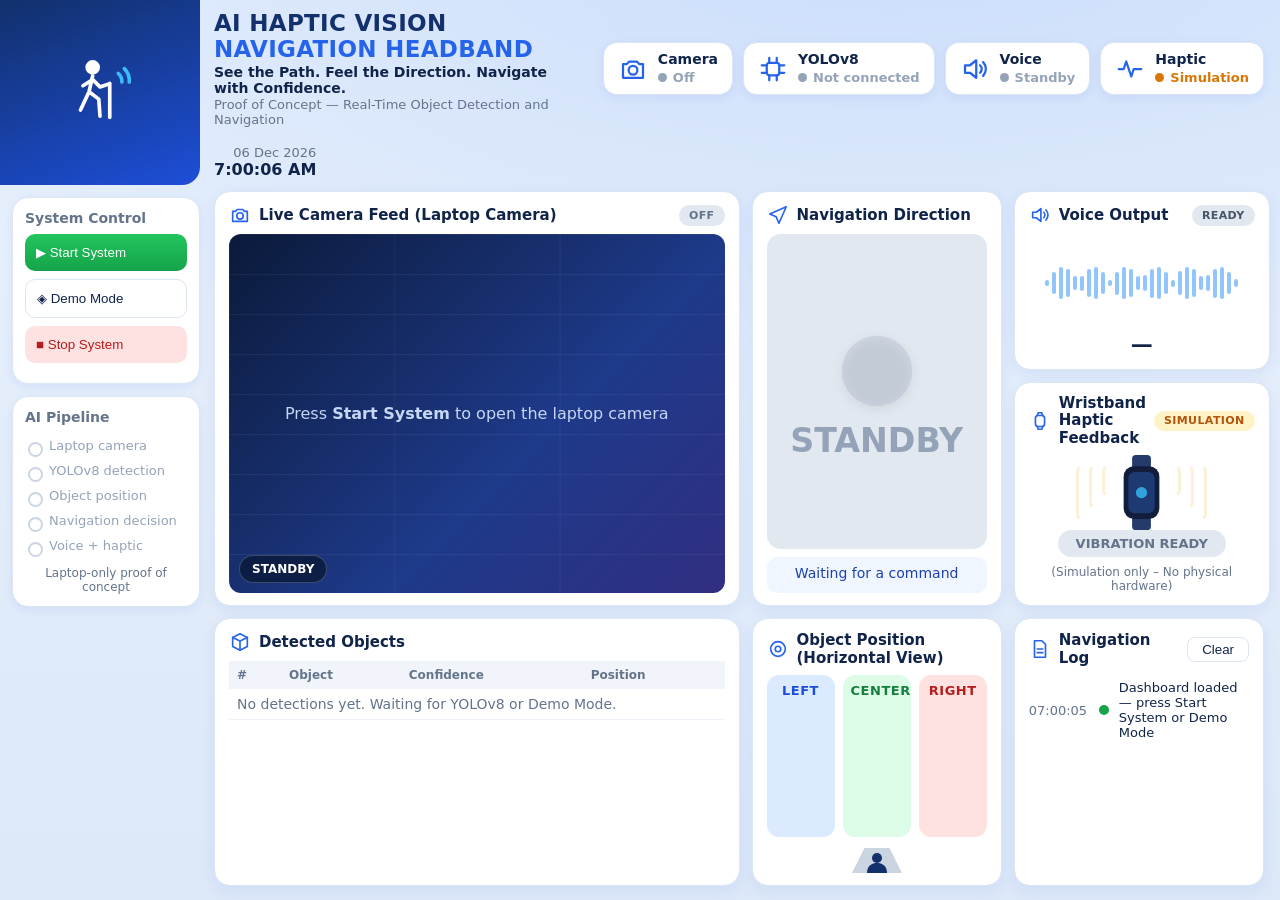
==== index.html @ b3ccaea2 "Initial commit: AI Haptic Vision Navigation Headband Laptop POC" ====
<!DOCTYPE html>
<html lang="en">
<head>
<meta charset="utf-8">
<meta name="viewport" content="width=device-width, initial-scale=1">
<title>AI Haptic Vision Navigation Headband</title>
<link rel="stylesheet" href="style.css">
</head>
<body>
<svg width="0" height="0" style="position:absolute" fill="none" stroke="currentColor" stroke-width="1.8" stroke-linecap="round" stroke-linejoin="round">
  <symbol id="i-cam" viewBox="0 0 24 24"><path d="M4 8h3l2-2h6l2 2h3v11H4z"/><circle cx="12" cy="13" r="3.5"/></symbol>
  <symbol id="i-chip" viewBox="0 0 24 24"><rect x="7" y="7" width="10" height="10" rx="2"/><path d="M9 3v4M15 3v4M9 17v4M15 17v4M3 9h4M3 15h4M17 9h4M17 15h4"/></symbol>
  <symbol id="i-spk" viewBox="0 0 24 24"><path d="M4 9v6h4l5 4V5L8 9z"/><path d="M16 9a4 4 0 010 6M18.5 6.5a8 8 0 010 11"/></symbol>
  <symbol id="i-pulse" viewBox="0 0 24 24"><path d="M3 12h4l2-6 4 12 2-6h6"/></symbol>
  <symbol id="i-nav" viewBox="0 0 24 24"><path d="M21 3L3 11l7 3 3 7z"/></symbol>
  <symbol id="i-hand" viewBox="0 0 24 24"><rect x="7" y="6" width="10" height="12" rx="3"/><path d="M9 6l1-3h4l1 3M9 18l1 3h4l1-3"/></symbol>
  <symbol id="i-box" viewBox="0 0 24 24"><path d="M12 3l8 4v10l-8 4-8-4V7z"/><path d="M4 7l8 4 8-4M12 11v10"/></symbol>
  <symbol id="i-target" viewBox="0 0 24 24"><circle cx="12" cy="12" r="8"/><circle cx="12" cy="12" r="3"/></symbol>
  <symbol id="i-doc" viewBox="0 0 24 24"><path d="M6 3h8l4 4v14H6z"/><path d="M9 12h6M9 16h6"/></symbol>
</svg>

<div class="app">
  <div class="logo"><img src="assets/icons/logo.svg" alt="Headband logo"></div>

  <header class="top">
    <div class="title">
      <h1>AI HAPTIC VISION <b>NAVIGATION HEADBAND</b></h1>
      <p class="tag">See the Path. Feel the Direction. Navigate with Confidence.</p>
      <p class="sub">Proof of Concept — Real-Time Object Detection and Navigation</p>
    </div>
    <div class="pills">
      <div class="pill"><svg class="ic"><use href="#i-cam"/></svg><div><b>Camera</b><span id="v-cam" class="dot off">Off</span></div></div>
      <div class="pill"><svg class="ic"><use href="#i-chip"/></svg><div><b>YOLOv8</b><span id="v-yolo" class="dot off">Not connected</span></div></div>
      <div class="pill"><svg class="ic"><use href="#i-spk"/></svg><div><b>Voice</b><span id="v-voice" class="dot off">Standby</span></div></div>
      <div class="pill"><svg class="ic"><use href="#i-pulse"/></svg><div><b>Haptic</b><span class="dot sim">Simulation</span></div></div>
    </div>
    <div class="clock"><span id="date"></span><span id="time"></span></div>
  </header>

  <aside class="side">
    <div class="sidecard">
      <h3>System Control</h3>
      <button id="btnStart" class="b green">▶ Start System</button>
      <button id="btnDemo" class="b white">◈ Demo Mode</button>
      <button id="btnStop" class="b red">■ Stop System</button>
    </div>
    <div class="sidecard">
      <h3>AI Pipeline</h3>
      <ol id="pipe">
        <li>Laptop camera</li><li>YOLOv8 detection</li><li>Object position</li><li>Navigation decision</li><li>Voice + haptic</li>
      </ol>
      <p class="note">Laptop-only proof of concept</p>
    </div>
  </aside>

  <main>
    <section class="card cam">
      <h2><svg class="ic"><use href="#i-cam"/></svg>Live Camera Feed (Laptop Camera)<span id="live" class="tagpill off">OFF</span></h2>
      <div id="camBox">
        <video id="video" autoplay muted playsinline></video>
        <img id="stream" alt="">
        <div id="boxes"></div>
        <div id="camMsg"><span>Press <b>Start System</b> to open the laptop camera</span></div>
        <div id="mode" class="modechip">STANDBY</div>
        <div id="demoTag" hidden>DEMO DATA — NOT REAL YOLO DETECTIONS</div>
      </div>
    </section>

    <section class="card navc">
      <h2><svg class="ic"><use href="#i-nav"/></svg>Navigation Direction</h2>
      <div id="tile" class="tile idle">
        <svg id="tileIcon" viewBox="0 0 24 24" fill="currentColor"><path d="M12 3a9 9 0 100 18 9 9 0 000-18z" opacity=".25"/></svg>
        <div id="tileText">STANDBY</div>
      </div>
      <div id="tileSub" class="tilesub">Waiting for a command</div>
    </section>

    <div class="rightcol">
      <section class="card voice">
        <h2><svg class="ic"><use href="#i-spk"/></svg>Voice Output<span id="vState" class="tagpill ready">READY</span></h2>
        <div id="wave"></div>
        <div id="vText" class="quote">—</div>
      </section>
      <section class="card hapc">
        <h2><svg class="ic"><use href="#i-hand"/></svg>Wristband Haptic Feedback<span class="tagpill sim">SIMULATION</span></h2>
        <div class="hap" id="hap">
          <div class="arcs l"><i></i><i></i><i></i></div>
          <svg viewBox="0 0 50 80" class="watch"><rect x="15" y="0" width="20" height="16" rx="4" fill="#243b6b"/><rect x="15" y="64" width="20" height="16" rx="4" fill="#243b6b"/><rect x="6" y="12" width="38" height="56" rx="11" fill="#111d3a"/><rect x="11" y="18" width="28" height="44" rx="7" fill="#1d3a73"/><circle cx="25" cy="40" r="6" fill="#38bdf8" opacity=".8"/></svg>
          <div class="arcs r"><i></i><i></i><i></i></div>
        </div>
        <div id="hapState" class="hapbtn">VIBRATION READY</div>
        <div class="note">(Simulation only – No physical hardware)</div>
      </section>
    </div>

    <section class="card objs">
      <h2><svg class="ic"><use href="#i-box"/></svg>Detected Objects</h2>
      <div class="scroll"><table><thead><tr><th>#</th><th>Object</th><th>Confidence</th><th>Position</th></tr></thead>
      <tbody id="objBody"><tr><td colspan="4" class="mut">No detections yet. Waiting for YOLOv8 or Demo Mode.</td></tr></tbody></table></div>
    </section>

    <section class="card posc">
      <h2><svg class="ic"><use href="#i-target"/></svg>Object Position (Horizontal View)</h2>
      <div class="zones">
        <div class="zone zl"><h3>LEFT</h3><div id="z-left"></div></div>
        <div class="zone zc"><h3>CENTER</h3><div id="z-center"></div></div>
        <div class="zone zr"><h3>RIGHT</h3><div id="z-right"></div></div>
      </div>
      <div class="user"><svg viewBox="0 0 40 24"><path d="M0 24L10 4h20l10 20z" fill="#cbd5e1"/><circle cx="20" cy="12" r="4" fill="#12306b"/><path d="M12 24c0-6 4-8 8-8s8 2 8 8z" fill="#12306b"/></svg></div>
    </section>

    <section class="card logc">
      <h2><svg class="ic"><use href="#i-doc"/></svg>Navigation Log<button id="btnClear" class="mini">Clear</button></h2>
      <ul id="log"></ul>
    </section>
  </main>
</div>

<script src="audio-map.js"></script>
<script src="app.js"></script>
</body>
</html>
---- style.css ----
:root{--navy:#12306b;--ink:#10244a;--mut:#64748b;--line:#dbe5f3;--blue:#2563eb;--green:#16a34a;--orange:#f59e0b;--red:#ef4444;--purple:#7c3aed;--cyan:#06b6d4}
*{box-sizing:border-box}
html,body{margin:0;min-height:100%}
body{font-family:"Segoe UI",system-ui,Arial,sans-serif;color:var(--ink);background:radial-gradient(1200px 500px at 70% -10%,#c9dcfb,transparent),linear-gradient(#e9f1fc,#dce8f8)}
.ic{width:22px;height:22px;flex:none;color:var(--blue)}
.app{display:grid;grid-template-columns:200px minmax(0,1fr);grid-template-rows:auto 1fr;min-height:100vh;height:100vh;gap:0 14px}
.logo{background:linear-gradient(160deg,#12306b,#1d4ed8);display:flex;align-items:center;justify-content:center;border-radius:0 0 18px 0;padding:10px}
.logo img{width:78px;height:78px}
.top{display:flex;align-items:center;gap:18px;padding:10px 16px 6px 0;flex-wrap:wrap}
.title{flex:1;min-width:300px}
h1{margin:0;font-size:26px;letter-spacing:.3px;color:var(--navy)}
h1 b{color:var(--blue)}
.tag{margin:2px 0 0;font-weight:600;font-size:15px}
.sub{margin:1px 0 0;color:var(--mut);font-size:13px}
.pills{display:flex;gap:10px}
.pill{display:flex;gap:10px;align-items:center;background:#fff;border:1px solid var(--line);border-radius:14px;padding:8px 14px;box-shadow:0 3px 10px #1d4ed814}
.pill .ic{width:30px;height:30px}
.pill b{display:block;font-size:14px}
.dot{font-size:13px;font-weight:600}
.dot::before{content:"";display:inline-block;width:9px;height:9px;border-radius:50%;margin-right:6px;background:currentColor}
.dot.ok{color:var(--green)}.dot.off{color:#94a3b8}.dot.sim{color:#d97706}.dot.demo{color:var(--purple)}.dot.err{color:var(--red)}
.clock{display:flex;flex-direction:column;align-items:flex-end;color:var(--mut);font-size:13px}
.clock #time{font-weight:700;color:var(--ink);font-size:16px}
.side{display:flex;flex-direction:column;gap:12px;padding:12px 0 14px 12px}
.sidecard{background:#fff;border:1px solid var(--line);border-radius:16px;padding:12px;box-shadow:0 3px 10px #1d4ed814}
.sidecard h3{margin:0 0 8px;font-size:14px;color:var(--mut);font-weight:600}
.b{display:block;width:100%;margin-bottom:8px;padding:11px;border-radius:10px;border:0;font:700 14px inherit;cursor:pointer;text-align:left;transition:transform .1s}
.b:active{transform:scale(.98)}.b:focus-visible,.mini:focus-visible{outline:3px solid #93c5fd}
.b.green{background:linear-gradient(#22c55e,#16a34a);color:#fff}
.b.white{background:#fff;border:1px solid var(--line);color:var(--ink)}
.b.white.on{background:var(--purple);color:#fff;border-color:var(--purple)}
.b.red{background:#fee2e2;color:#b91c1c}
.b:disabled{opacity:.55;cursor:default}
#pipe{margin:0;padding:0;list-style:none;font-size:13px}
#pipe li{position:relative;padding:5px 0 5px 24px;color:#94a3b8}
#pipe li::before{content:"";position:absolute;left:3px;top:9px;width:11px;height:11px;border-radius:50%;border:2px solid #cbd5e1;background:#fff}
#pipe li.on{color:var(--ink);font-weight:600}
#pipe li.on::before{background:var(--green);border-color:var(--green)}
.note{font-size:12px;color:var(--mut);margin:8px 0 0;text-align:center}
main{display:grid;grid-template-columns:minmax(0,2.1fr) minmax(0,1fr) minmax(0,1fr);grid-template-rows:minmax(300px,1.55fr) minmax(220px,1fr);gap:12px;padding:6px 16px 14px 0;min-height:0}
.card{background:#fff;border:1px solid var(--line);border-radius:16px;padding:12px 14px;box-shadow:0 4px 14px #1d4ed814;min-height:0;display:flex;flex-direction:column}
h2{display:flex;align-items:center;gap:8px;margin:0 0 8px;font-size:16px}
h2 .tagpill,h2 .mini{margin-left:auto}
.tagpill{font-size:11px;font-weight:800;padding:4px 10px;border-radius:12px;letter-spacing:.4px}
.tagpill.off{background:#e2e8f0;color:#64748b}.tagpill.live{background:#fee2e2;color:#dc2626}
.tagpill.demo{background:#ede9fe;color:var(--purple)}.tagpill.ready{background:#e2e8f0;color:#475569}
.tagpill.playing{background:#dcfce7;color:#15803d}.tagpill.sim{background:#fef3c7;color:#b45309}
.cam{grid-row:1}
#camBox{position:relative;flex:1;min-height:0;border-radius:12px;overflow:hidden;background:linear-gradient(135deg,#0b1a3a,#1e3a8a 60%,#312e81)}
#camBox::after{content:"";position:absolute;inset:0;pointer-events:none;background:linear-gradient(#ffffff0d 1px,transparent 1px) 0 0/100% 40px,linear-gradient(90deg,#ffffff0d 1px,transparent 1px) 0 0/33.33% 100%}
#video,#stream{position:absolute;inset:0;width:100%;height:100%;object-fit:cover;z-index:1}
#stream{display:none}
#boxes{position:absolute;inset:0;z-index:2}
.bb{position:absolute;border:3px solid var(--c);border-radius:3px;transition:all .3s}
.bb span{position:absolute;left:-3px;bottom:100%;background:var(--c);color:#fff;font:700 13px/1 inherit;padding:4px 8px;border-radius:5px 5px 0 0;white-space:nowrap}
#camMsg{position:absolute;inset:0;z-index:3;display:flex;align-items:center;justify-content:center;text-align:center;color:#c7d6f5;padding:20px;font-size:16px;pointer-events:none}
#camMsg[hidden]{display:none}
.modechip{position:absolute;z-index:4;left:10px;bottom:10px;background:#0b1a3acc;color:#fff;font-weight:700;font-size:12px;padding:6px 12px;border-radius:14px;border:1px solid #ffffff33}
#demoTag{position:absolute;z-index:4;top:10px;left:10px;background:#fde68a;color:#78350f;font-weight:800;font-size:12px;padding:5px 10px;border-radius:7px}
#demoTag[hidden]{display:none}
.navc{grid-row:1}
.tile{flex:1;border-radius:14px;display:flex;flex-direction:column;align-items:center;justify-content:center;gap:6px;color:#fff;text-align:center;padding:8px;transition:background .3s;min-height:0}
.tile svg{width:46%;max-width:150px;filter:drop-shadow(0 3px 6px #0004);transition:transform .35s}
.tile div{font-size:clamp(22px,2.6vw,36px);font-weight:800;line-height:1.05}
.tile.idle{background:#e2e8f0;color:#94a3b8}
.tile.blue{background:linear-gradient(150deg,#1d4ed8,#38bdf8)}.tile.green{background:linear-gradient(150deg,#15803d,#4ade80)}
.tile.purple{background:linear-gradient(150deg,#6d28d9,#a78bfa)}.tile.red{background:linear-gradient(150deg,#b91c1c,#fb7185)}
.tile.orange{background:linear-gradient(150deg,#d97706,#fbbf24)}.tile.cyan{background:linear-gradient(150deg,#0e7490,#22d3ee)}
.tile.pop{animation:pop .4s}
@keyframes pop{from{transform:scale(.96)}to{transform:scale(1)}}
.tilesub{margin-top:8px;text-align:center;background:#eff6ff;color:#1e40af;border-radius:10px;padding:8px;font-size:14px;min-height:36px}
.rightcol{grid-row:1;display:grid;grid-template-rows:1fr 1.25fr;gap:12px;min-height:0}
.voice{justify-content:space-between}
#wave{display:flex;gap:3px;align-items:center;justify-content:center;height:46px}
#wave i{width:4px;height:6px;border-radius:2px;background:#93c5fd}
#wave.on i{background:var(--blue);animation:w .6s ease-in-out infinite alternate}
@keyframes w{to{height:42px}}
.quote{text-align:center;font-weight:800;font-size:22px}
.hapc{align-items:center}.hapc h2{align-self:stretch}
.hap{display:flex;align-items:center;gap:8px;flex:1;min-height:0}
.watch{height:84px;max-height:100%}
.arcs{display:flex;gap:5px;opacity:.15;transition:opacity .2s}
.arcs i{width:8px;height:34px;border:3px solid var(--orange);border-left:0;border-top-color:transparent;border-bottom-color:transparent;border-radius:0 20px 20px 0}
.arcs.l{transform:scaleX(-1)}
.arcs i:nth-child(2){height:46px}.arcs i:nth-child(3){height:58px}
.hap.L .arcs.l,.hap.R .arcs.r,.hap.B .arcs{opacity:1}
.hap.L .arcs.l i,.hap.R .arcs.r i,.hap.B .arcs i{animation:vib .5s ease-in-out infinite}
.arcs i:nth-child(2){animation-delay:.1s!important}.arcs i:nth-child(3){animation-delay:.2s!important}
@keyframes vib{50%{transform:translateX(5px);opacity:.4}}
.hapbtn{background:#e2e8f0;color:#64748b;font-weight:800;font-size:13px;padding:6px 18px;border-radius:16px}
.hapbtn.on{background:var(--orange);color:#fff}
.objs{grid-row:2}.posc{grid-row:2}.logc{grid-row:2}
.scroll{overflow:auto;min-height:0}
table{width:100%;border-collapse:collapse;font-size:14px}
th{background:#f1f5fb;font-size:12px;color:var(--mut)}
th,td{padding:7px 8px;text-align:left}
td{border-bottom:1px solid #eef2f8}
.mut{color:var(--mut)}
.ppos{padding:2px 12px;border-radius:8px;font-weight:700;font-size:13px}
.ppos.left{background:#dbeafe;color:#1d4ed8}.ppos.center{background:#dcfce7;color:#15803d}.ppos.right{background:#fee2e2;color:#b91c1c}
.zones{display:grid;grid-template-columns:repeat(3,1fr);gap:8px;flex:1;min-height:0}
.zone{border-radius:12px;padding:8px;overflow:auto;text-align:center}
.zone h3{margin:0 0 6px;font-size:13px;letter-spacing:.5px}
.zl{background:#dbeafe;color:#1d4ed8}.zc{background:#dcfce7;color:#15803d}.zr{background:#fee2e2;color:#b91c1c}
.zchip{background:#fff;color:var(--ink);border-radius:8px;padding:5px 6px;margin:4px 0;font-weight:700;font-size:13px;border-left:5px solid var(--c)}
.zchip small{display:block;color:var(--mut);font-weight:600}
.user{display:flex;justify-content:center;margin-top:6px}.user svg{height:30px}
.mini{border:1px solid var(--line);background:#fff;border-radius:8px;padding:4px 14px;font:600 13px inherit;cursor:pointer;color:var(--ink)}
#log{list-style:none;margin:0;padding:0;overflow:auto;font-size:13px;min-height:0}
#log li{display:grid;grid-template-columns:62px 12px 1fr;gap:8px;align-items:center;padding:5px 0}
#log time{color:var(--mut);font-variant-numeric:tabular-nums}
#log i{width:10px;height:10px;border-radius:50%;background:var(--c)}
@media(max-width:1100px){.app{grid-template-columns:1fr;height:auto}.logo{display:none}.side{flex-direction:row;padding:6px 12px}.side>*{flex:1}main{grid-template-columns:1fr 1fr;grid-template-rows:auto;padding:6px 12px}.cam{grid-column:1/3}.cam #camBox{aspect-ratio:16/9}.objs,.posc,.logc,.navc,.rightcol{grid-row:auto}.pills{flex-wrap:wrap}}
@media(prefers-reduced-motion:reduce){*{animation:none!important;transition:none!important}}
.ic{fill:none;stroke:currentColor;stroke-width:1.8;stroke-linecap:round;stroke-linejoin:round}
h1{font-size:23px}.tag{font-size:14px}
.hapc h2{font-size:14px;line-height:1.15}.tagpill{white-space:nowrap}
.posc h2{font-size:15px}

.card h2{font-size:15px;min-width:0}
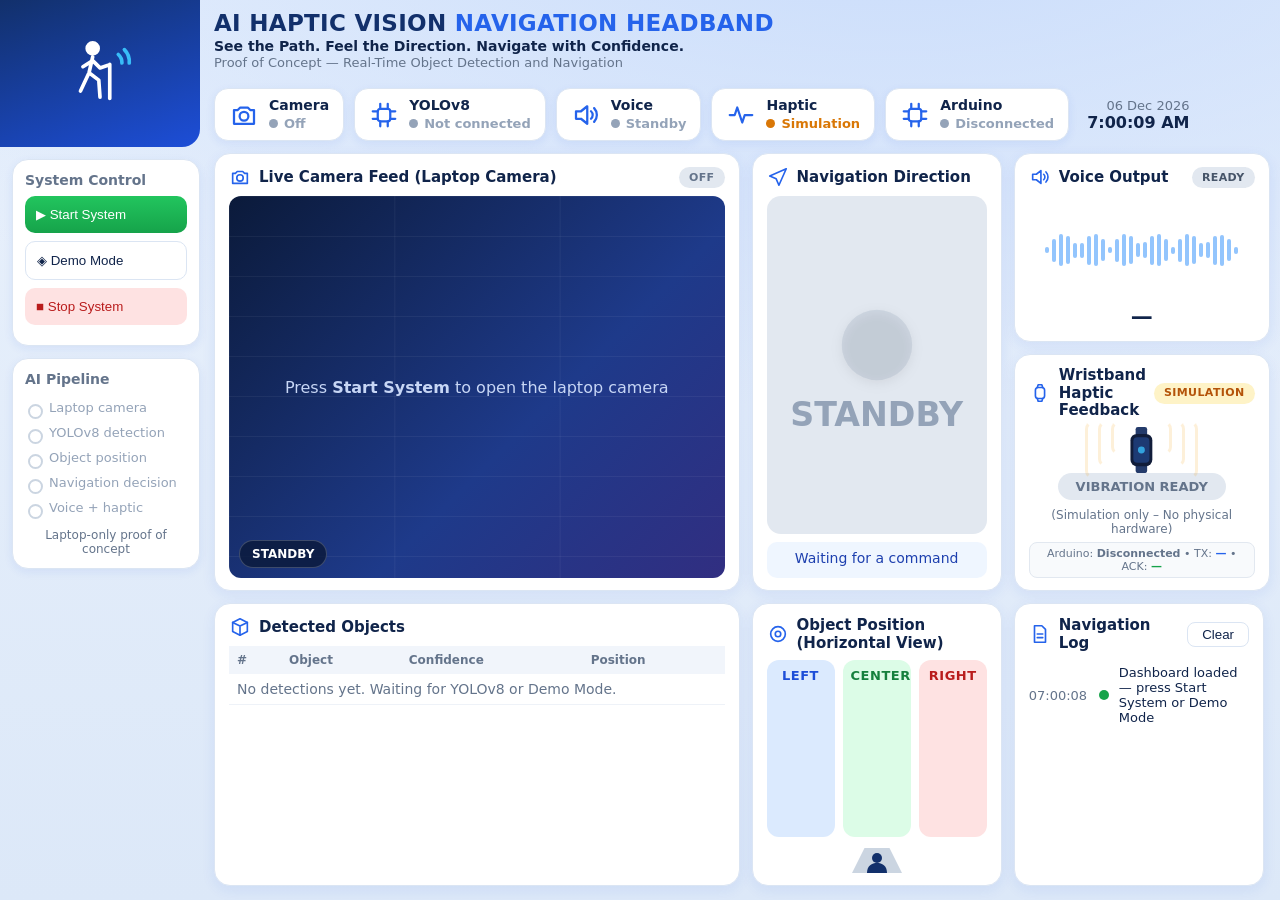
==== commit 8c720d1b: "Phase 1: Integrate Arduino Nano serial communication protocol, test sketch, and dashboard status ind" ====
--- a/index.html
+++ b/index.html
@@ -33,6 +33,7 @@
       <div class="pill"><svg class="ic"><use href="#i-chip"/></svg><div><b>YOLOv8</b><span id="v-yolo" class="dot off">Not connected</span></div></div>
       <div class="pill"><svg class="ic"><use href="#i-spk"/></svg><div><b>Voice</b><span id="v-voice" class="dot off">Standby</span></div></div>
       <div class="pill"><svg class="ic"><use href="#i-pulse"/></svg><div><b>Haptic</b><span class="dot sim">Simulation</span></div></div>
+      <div class="pill"><svg class="ic"><use href="#i-chip"/></svg><div><b>Arduino</b><span id="v-arduino" class="dot off">Disconnected</span></div></div>
     </div>
     <div class="clock"><span id="date"></span><span id="time"></span></div>
   </header>
@@ -90,6 +91,9 @@
         </div>
         <div id="hapState" class="hapbtn">VIBRATION READY</div>
         <div class="note">(Simulation only – No physical hardware)</div>
+        <div id="ardDbg" style="font-size:11px;color:#64748b;margin-top:6px;text-align:center;background:#f8fafc;border:1px solid #e2e8f0;border-radius:8px;padding:4px 8px;">
+          Arduino: <b id="ardPortText">Disconnected</b> &bull; TX: <b id="ardSentCmd" style="color:#2563eb;">—</b> &bull; ACK: <b id="ardAck" style="color:#16a34a;">—</b>
+        </div>
       </section>
     </div>
 
